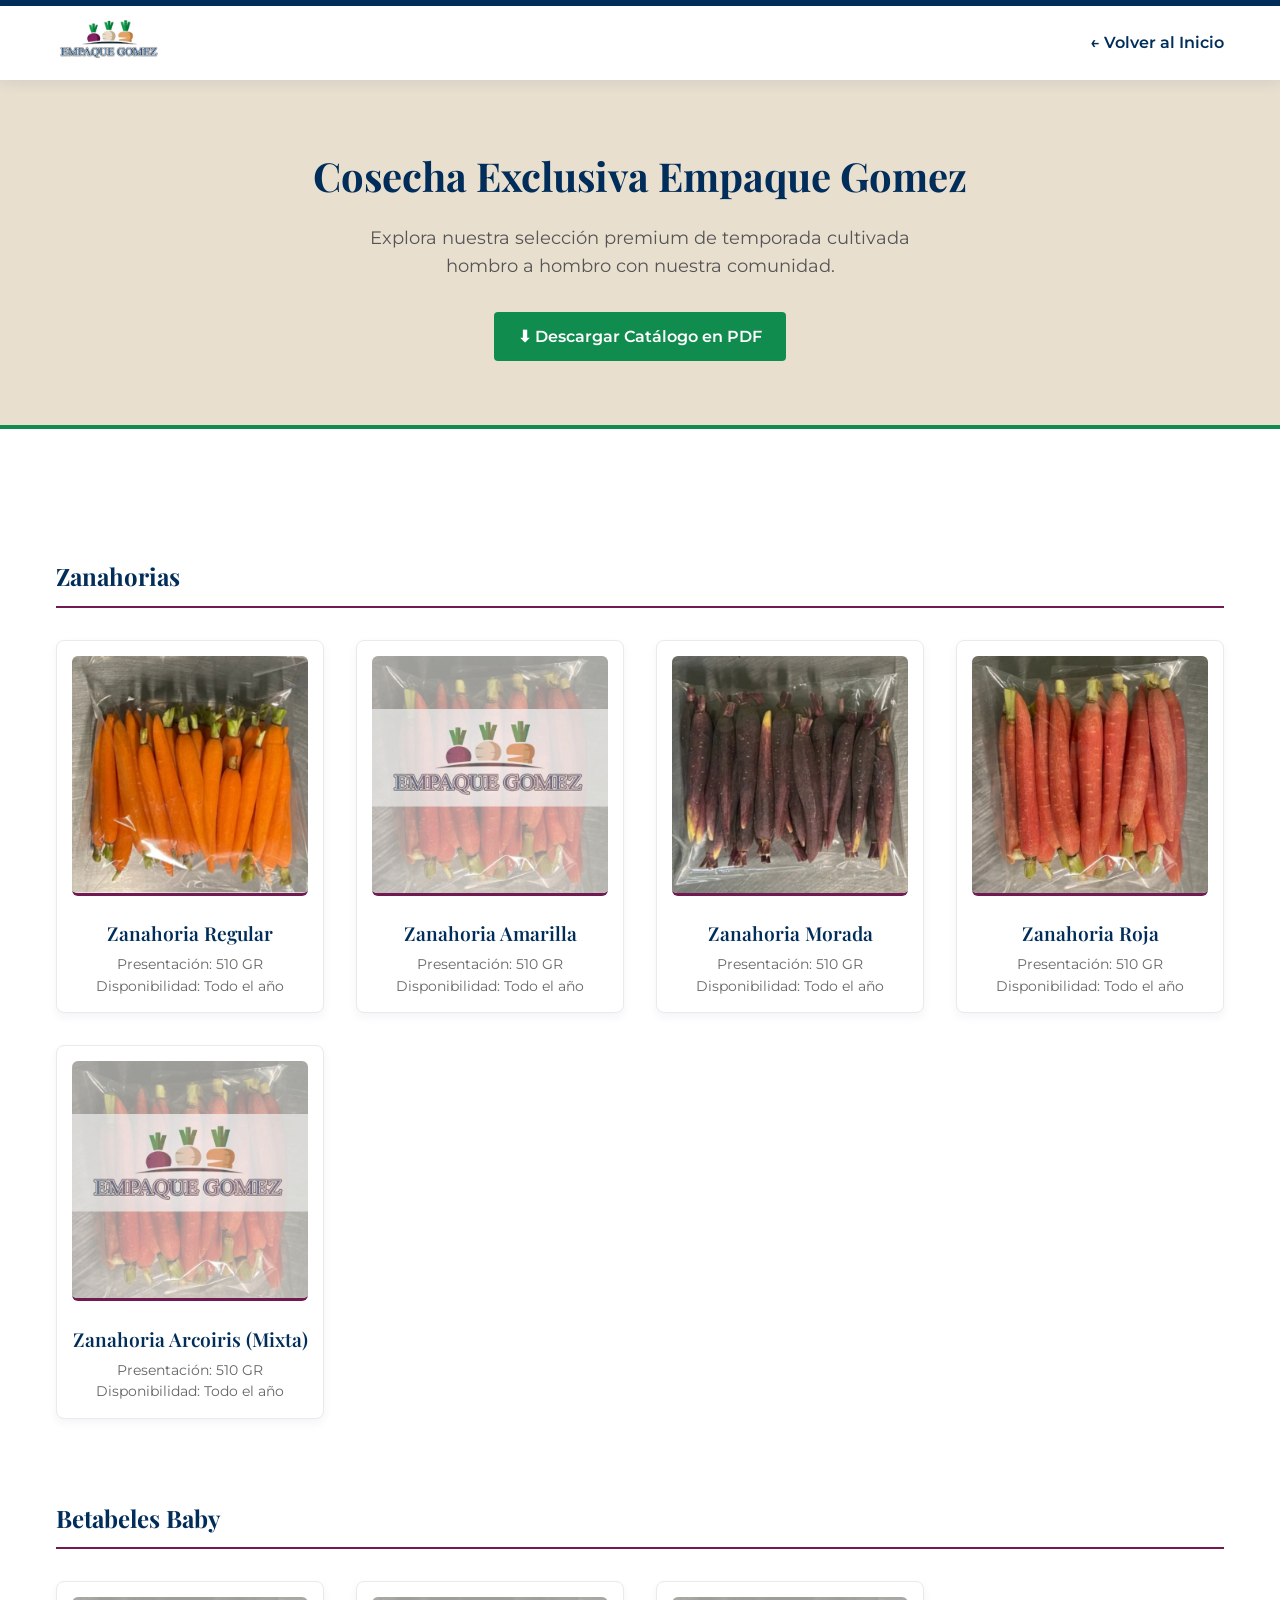
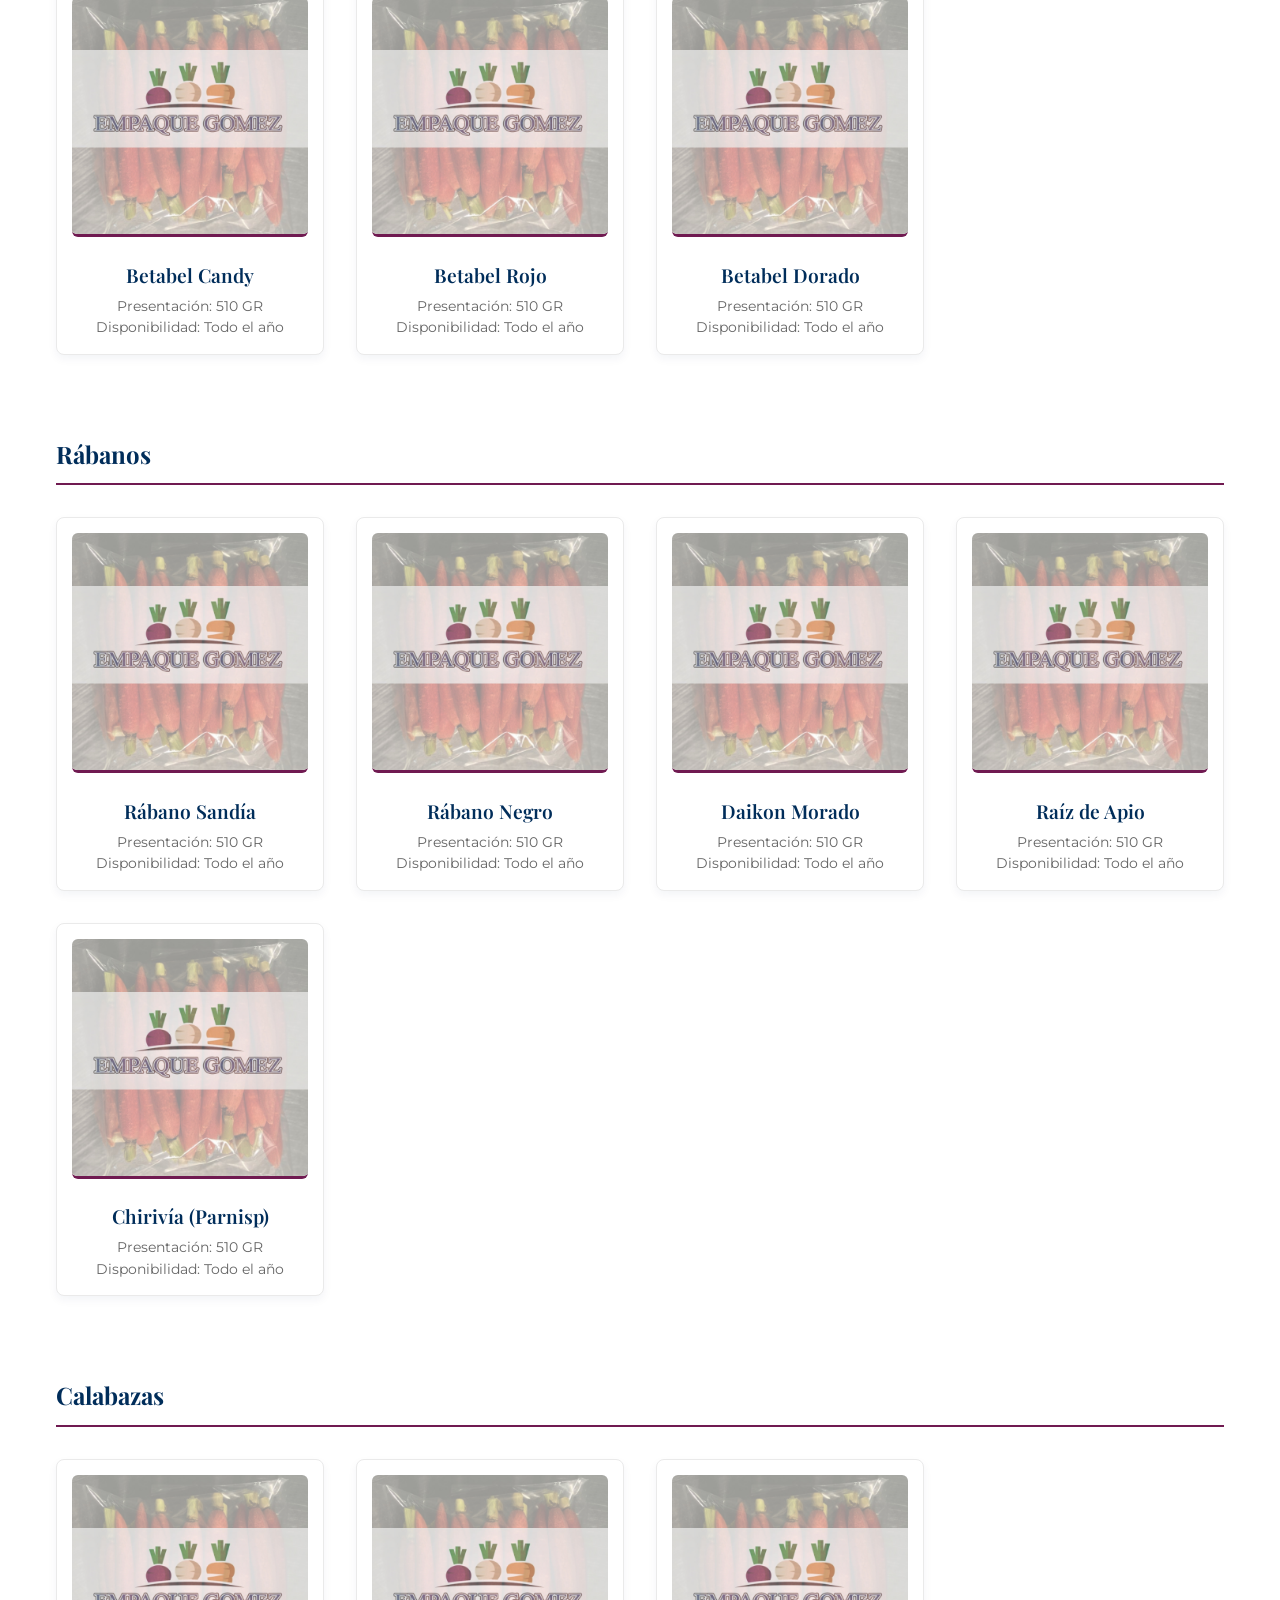
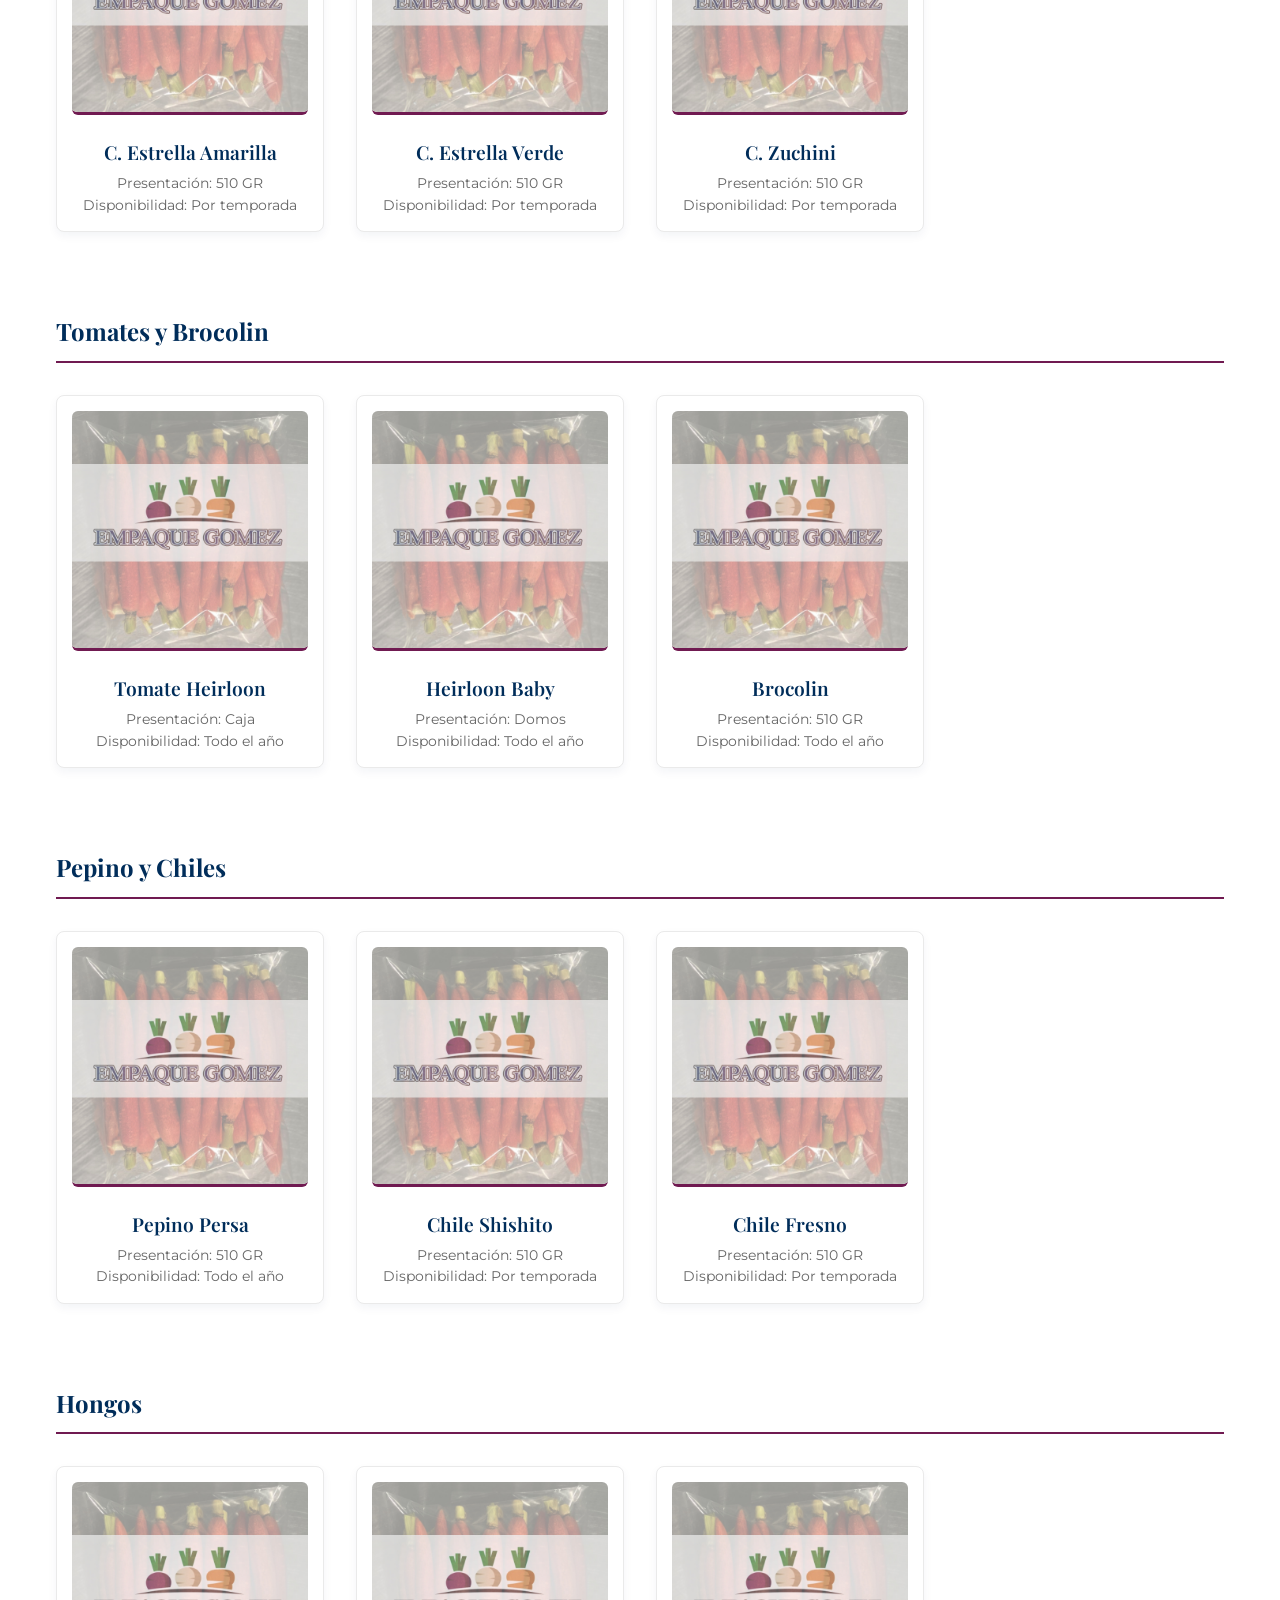
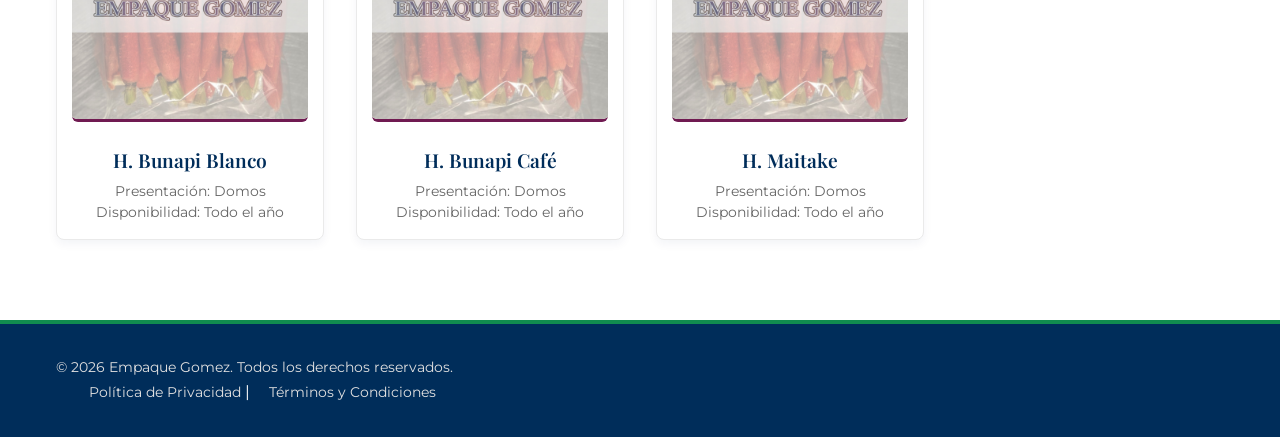
==== catalogo.html @ 9c6ed1c8 "Lanzamiento oficial de la Versión 1.0 de Empaque Gomez C- Catlogo y mejoras visuales." ====
<!DOCTYPE html>
<html lang="es">
<head>
    <meta charset="UTF-8">
    <meta name="viewport" content="width=device-width, initial-scale=1.0">
    <title>Catálogo Premium | Empaque Gomez</title>
    <!-- Fuentes de Google -->
    <link rel="preconnect" href="https://fonts.googleapis.com">
    <link rel="preconnect" href="https://fonts.gstatic.com" crossorigin>
    <link href="https://fonts.googleapis.com/css2?family=Montserrat:wght@300;400;600&family=Playfair+Display:ital,wght@0,600;1,600&display=swap" rel="stylesheet">
    <!-- Archivo CSS Principal -->
    <link rel="stylesheet" href="assets/css/style.css">
    
    <style>
        /* Estilos específicos adaptados a la paleta corporativa */
        .catalog-hero {
            text-align: center;
            padding: var(--spacing-xl) var(--spacing-md);
            background-color: var(--color-bg-light); /* Beige orgánico */
            border-bottom: 4px solid var(--color-action); /* Línea Verde Campo */
        }

        .catalog-hero h1 {
            color: var(--color-primary); /* Azul Marino */
            font-size: 2.5rem;
        }

        .catalog-hero p {
            color: #555;
            font-size: 1.1rem;
            max-width: 600px;
            margin: 0 auto var(--spacing-lg) auto;
        }

        .catalog-container { 
            max-width: var(--max-width); 
            margin: 0 auto; 
            padding: var(--spacing-xl) var(--spacing-md); 
        }

        .category-title { 
            color: var(--color-primary); 
            border-bottom: 2px solid var(--color-accent-1); /* Subrayado Morado Remolacha */
            padding-bottom: 10px; 
            margin-top: var(--spacing-xl); 
        }

        .product-grid { 
            display: grid; 
            grid-template-columns: repeat(auto-fill, minmax(250px, 1fr)); 
            gap: var(--spacing-lg); 
            margin-top: var(--spacing-md); 
        }

        /* Tarjeta de producto adaptada */
        .product-card { 
            background: var(--color-bg-white); 
            border: 1px solid #eaeaea; 
            border-radius: 8px; 
            padding: 15px; 
            text-align: center; 
            box-shadow: 0 4px 10px rgba(0, 45, 90, 0.05);
            transition: transform 0.3s ease, box-shadow 0.3s ease;
        }

        .product-card:hover {
            transform: translateY(-5px);
            box-shadow: 0 10px 20px rgba(0, 45, 90, 0.1);
            border-color: var(--color-action);
        }

        .product-img { 
            width: 100%; 
            height: 180px; 
            object-fit: cover; 
            border-radius: 6px; 
            background-color: #f4f4f4; 
            margin-bottom: 15px; 
        }

        .product-name { 
            font-family: var(--font-heading);
            color: var(--color-primary);
            font-weight: 600; 
            font-size: 1.2rem; 
            margin-bottom: 5px; 
        }

        .product-details { 
            font-family: var(--font-body);
            font-size: 0.9rem; 
            color: #666; 
            line-height: 1.5;
        }
    </style>
</head>
<body>

    <!-- CABECERA CORPORATIVA -->
    <header class="header">
        <div class="container nav-container">
            <div class="logo">
                <a href="index.html">
                    <img src="assets/img/logo-empaque-gomez.png" alt="Logotipo Empaque Gomez" style="height: 50px;">
                </a>
            </div>
            <nav class="main-nav">
                <ul>
                    <li><a href="index.html">← Volver al Inicio</a></li>
                </ul>
            </nav>
        </div>
    </header>

    <!-- ENCABEZADO DEL CATÁLOGO -->
    <section class="catalog-hero">
        <h1>Cosecha Exclusiva Empaque Gomez</h1>
        <p>Explora nuestra selección premium de temporada cultivada hombro a hombro con nuestra comunidad.</p>
        
        <!-- BOTÓN DE DESCARGA PDF -->
        <a href="assets/docs/Catalogo_Empaque_Gomez.pdf" download="Catalogo_Premium_Empaque_Gomez.pdf" class="btn btn-primary">
            ⬇ Descargar Catálogo en PDF
        </a>
    </section>

    <!-- CUADRÍCULA DE PRODUCTOS -->
    <main class="catalog-container">

        <!-- Categoría: Zanahorias -->
        <h2 class="category-title">Zanahorias</h2>
        <div class="product-grid">
            <div class="product-card">
                <img src="assets/img/zanahoria_reg.webp" alt="Zanahoria Regular" class="product-img">
                <div class="product-name">Zanahoria Regular</div>
                <div class="product-details">Presentación: 510 GR<br>Disponibilidad: Todo el año</div>
            </div>
            <div class="product-card">
                <img src="assets/img/placeholder.jpg" alt="Zanahoria Amarilla" class="product-img">
                <div class="product-name">Zanahoria Amarilla</div>
                <div class="product-details">Presentación: 510 GR<br>Disponibilidad: Todo el año</div>
            </div>
            <div class="product-card">
                <img src="assets/img/zanahoria_mod.webp" alt="Zanahoria Morada" class="product-img">
                <div class="product-name">Zanahoria Morada</div>
                <div class="product-details">Presentación: 510 GR<br>Disponibilidad: Todo el año</div>
            </div>
            <div class="product-card">
                <img src="assets/img/zanahoria_red.webp" alt="Zanahoria Roja" class="product-img">
                <div class="product-name">Zanahoria Roja</div>
                <div class="product-details">Presentación: 510 GR<br>Disponibilidad: Todo el año</div>
            </div>
            <div class="product-card">
                <img src="assets/img/placeholder.jpg" alt="Zanahoria Arcoiris" class="product-img">
                <div class="product-name">Zanahoria Arcoiris (Mixta)</div>
                <div class="product-details">Presentación: 510 GR<br>Disponibilidad: Todo el año</div>
            </div>
        </div>

        <!-- Categoría: Betabeles -->
        <h2 class="category-title">Betabeles Baby</h2>
        <div class="product-grid">
            <div class="product-card">
                <img src="assets/img/placeholder.jpg" alt="Betabel Candy" class="product-img">
                <div class="product-name">Betabel Candy</div>
                <div class="product-details">Presentación: 510 GR<br>Disponibilidad: Todo el año</div>
            </div>
            <div class="product-card">
                <img src="assets/img/placeholder.jpg" alt="Betabel Rojo" class="product-img">
                <div class="product-name">Betabel Rojo</div>
                <div class="product-details">Presentación: 510 GR<br>Disponibilidad: Todo el año</div>
            </div>
            <div class="product-card">
                <img src="assets/img/placeholder.jpg" alt="Betabel Dorado" class="product-img">
                <div class="product-name">Betabel Dorado</div>
                <div class="product-details">Presentación: 510 GR<br>Disponibilidad: Todo el año</div>
            </div>
        </div>

        <!-- Categoría: Rábanos -->
        <h2 class="category-title">Rábanos</h2>
        <div class="product-grid">
            <div class="product-card">
                <img src="assets/img/placeholder.jpg" alt="Watermelon" class="product-img">
                <div class="product-name">Rábano Sandía</div>
                <div class="product-details">Presentación: 510 GR<br>Disponibilidad: Todo el año</div>
            </div>
            <div class="product-card">
                <img src="assets/img/placeholder.jpg" alt="Black Radish" class="product-img">
                <div class="product-name">Rábano Negro</div>
                <div class="product-details">Presentación: 510 GR<br>Disponibilidad: Todo el año</div>
            </div>
            <div class="product-card">
                <img src="assets/img/placeholder.jpg" alt="Daikon Morado" class="product-img">
                <div class="product-name">Daikon Morado</div>
                <div class="product-details">Presentación: 510 GR<br>Disponibilidad: Todo el año</div>
            </div>
            <div class="product-card">
                <img src="assets/img/placeholder.jpg" alt="Raíz de Apio" class="product-img">
                <div class="product-name">Raíz de Apio</div>
                <div class="product-details">Presentación: 510 GR<br>Disponibilidad: Todo el año</div>
            </div>
            <div class="product-card">
                <img src="assets/img/placeholder.jpg" alt="Chirivía" class="product-img">
                <div class="product-name">Chirivía (Parnisp)</div>
                <div class="product-details">Presentación: 510 GR<br>Disponibilidad: Todo el año</div>
            </div>
        </div>

        <!-- Categoría: Calabazas -->
        <h2 class="category-title">Calabazas</h2>
        <div class="product-grid">
            <div class="product-card">
                <img src="assets/img/placeholder.jpg" alt="C. Estrella Amarilla" class="product-img">
                <div class="product-name">C. Estrella Amarilla</div>
                <div class="product-details">Presentación: 510 GR<br>Disponibilidad: Por temporada</div>
            </div>
            <div class="product-card">
                <img src="assets/img/placeholder.jpg" alt="C. Estrella Verde" class="product-img">
                <div class="product-name">C. Estrella Verde</div>
                <div class="product-details">Presentación: 510 GR<br>Disponibilidad: Por temporada</div>
            </div>
            <div class="product-card">
                <img src="assets/img/placeholder.jpg" alt="C. Zuchini" class="product-img">
                <div class="product-name">C. Zuchini</div>
                <div class="product-details">Presentación: 510 GR<br>Disponibilidad: Por temporada</div>
            </div>
        </div>

        <!-- Categoría: Tomates y Brocolin -->
        <h2 class="category-title">Tomates y Brocolin</h2>
        <div class="product-grid">
            <div class="product-card">
                <img src="assets/img/placeholder.jpg" alt="Tomate Heirloon" class="product-img">
                <div class="product-name">Tomate Heirloon</div>
                <div class="product-details">Presentación: Caja<br>Disponibilidad: Todo el año</div>
            </div>
            <div class="product-card">
                <img src="assets/img/placeholder.jpg" alt="Heirloon Baby" class="product-img">
                <div class="product-name">Heirloon Baby</div>
                <div class="product-details">Presentación: Domos<br>Disponibilidad: Todo el año</div>
            </div>
            <div class="product-card">
                <img src="assets/img/placeholder.jpg" alt="Brocolin" class="product-img">
                <div class="product-name">Brocolin</div>
                <div class="product-details">Presentación: 510 GR<br>Disponibilidad: Todo el año</div>
            </div>
        </div>

        <!-- Categoría: Pepino y Chiles -->
        <h2 class="category-title">Pepino y Chiles</h2>
        <div class="product-grid">
            <div class="product-card">
                <img src="assets/img/placeholder.jpg" alt="Pepino Persa" class="product-img">
                <div class="product-name">Pepino Persa</div>
                <div class="product-details">Presentación: 510 GR<br>Disponibilidad: Todo el año</div>
            </div>
            <div class="product-card">
                <img src="assets/img/placeholder.jpg" alt="Chile Shishito" class="product-img">
                <div class="product-name">Chile Shishito</div>
                <div class="product-details">Presentación: 510 GR<br>Disponibilidad: Por temporada</div>
            </div>
            <div class="product-card">
                <img src="assets/img/placeholder.jpg" alt="Chile Fresno" class="product-img">
                <div class="product-name">Chile Fresno</div>
                <div class="product-details">Presentación: 510 GR<br>Disponibilidad: Por temporada</div>
            </div>
        </div>

        <!-- Categoría: Hongos -->
        <h2 class="category-title">Hongos</h2>
        <div class="product-grid">
            <div class="product-card">
                <img src="assets/img/placeholder.jpg" alt="H. Bunapi Blanco" class="product-img">
                <div class="product-name">H. Bunapi Blanco</div>
                <div class="product-details">Presentación: Domos<br>Disponibilidad: Todo el año</div>
            </div>
            <div class="product-card">
                <img src="assets/img/placeholder.jpg" alt="H. Bunapi Café" class="product-img">
                <div class="product-name">H. Bunapi Café</div>
                <div class="product-details">Presentación: Domos<br>Disponibilidad: Todo el año</div>
            </div>
            <div class="product-card">
                <img src="assets/img/placeholder.jpg" alt="H. Maitake" class="product-img">
                <div class="product-name">H. Maitake</div>
                <div class="product-details">Presentación: Domos<br>Disponibilidad: Todo el año</div>
            </div>
        </div>

    </main>

    <!-- PIE DE PÁGINA CORPORATIVO -->
    <footer class="footer">
        <div class="container footer-content">
            <div class="footer-legal">
                <p>&copy; 2026 Empaque Gomez. Todos los derechos reservados.</p>
                <div class="legal-links">
                    <a href="privacidad.html">Política de Privacidad</a> | 
                    <a href="terminos.html">Términos y Condiciones</a>
                </div>
            </div>
        </div>
    </footer>

</body>
</html>
---- assets/css/style.css ----
/* =========================================
   VARIABLES GLOBALES (Diseño del Logo)
   ========================================= */
:root {
    /* Paleta de Colores */
    --color-primary: #002D5A;    /* Azul Marino - Textos principales, Footer, Títulos */
    --color-action: #118C4F;     /* Verde Campo - Botones de CTA, Enlaces destacados */
    --color-accent-1: #701A51;   /* Morado Remolacha - Detalles elegantes, divisores */
    --color-accent-2: #D98736;   /* Naranja Zanahoria - Iconos, Alertas, Detalles */
    --color-bg-light: #E8DFCF;   /* Beige Nabo - Fondos de secciones alternas */
    --color-bg-white: #FFFFFF;   /* Blanco para fondos limpios */
    
    /* Tipografía */
    --font-heading: 'Playfair Display', serif; /* Elegancia para títulos */
    --font-body: 'Montserrat', sans-serif;     /* Limpieza para textos largos */
    
    /* Espaciado y Estructura */
    --spacing-sm: 8px;
    --spacing-md: 16px;
    --spacing-lg: 32px;
    --spacing-xl: 64px;
    --max-width: 1200px;
}

/* =========================================
   RESET BÁSICO
   ========================================= */
* {
    margin: 0;
    padding: 0;
    box-sizing: border-box;
}

html {
    scroll-behavior: smooth; /* Navegación suave entre secciones */
}

body {
    font-family: var(--font-body);
    background-color: var(--color-bg-white);
    color: var(--color-primary);
    line-height: 1.6;
}

/* =========================================
   ESTILOS GENERALES Y UTILIDADES
   ========================================= */
h1, h2, h3, h4, h5, h6 {
    font-family: var(--font-heading);
    color: var(--color-primary);
    margin-bottom: var(--spacing-md);
}

.container {
    max-width: var(--max-width);
    margin: 0 auto;
    padding: 0 var(--spacing-md);
}

/* =========================================
   BOTONES (CTAs)
   ========================================= */
.btn {
    display: inline-block;
    padding: 12px 24px;
    font-weight: 600;
    text-decoration: none;
    border-radius: 4px;
    transition: background-color 0.3s ease, transform 0.2s ease;
}

.btn-primary {
    background-color: var(--color-action);
    color: var(--color-bg-white);
}

.btn-primary:hover {
    background-color: #0e7341; /* Un verde un poco más oscuro */
    transform: translateY(-2px);
}

.btn-secondary {
    background-color: transparent;
    color: var(--color-bg-white);
    border: 2px solid var(--color-bg-white);
}

.btn-secondary:hover {
    background-color: var(--color-bg-white);
    color: var(--color-primary);
}

/* =========================================
   ESTILOS ESPECÍFICOS DE SECCIÓN (Borrador)
   ========================================= */
.header {
    background-color: var(--color-bg-white);
    box-shadow: 0 2px 10px rgba(0,0,0,0.1);
    position: sticky;
    top: 0;
    z-index: 100;
}

.nav-container {
    display: flex;
    justify-content: space-between;
    align-items: center;
    padding: var(--spacing-sm) var(--spacing-md);
}
/* =========================================
   CABECERA (HEADER) Y NAVEGACIÓN
   ========================================= */
.header {
    background-color: var(--color-bg-white);
    /* Sombra sutil con el azul corporativo para dar profundidad sin ser invasiva */
    box-shadow: 0 4px 12px rgba(0, 45, 90, 0.08); 
    position: sticky;
    top: 0;
    z-index: 100;
}

.main-nav ul {
    list-style: none;
    display: flex;
    gap: var(--spacing-lg);
}

.main-nav a {
    text-decoration: none;
    color: var(--color-primary);
    font-weight: 600;
    transition: color 0.3s ease; /* Transición suave, sin animaciones bruscas */
}

.main-nav a:hover {
    color: var(--color-action); /* Verde campo al pasar el mouse */
}

/* =========================================
   HERO SECTION (Actualizado con Video)
   ========================================= */
.hero {
    position: relative;
    min-height: 75vh;
    display: flex;
    align-items: center;
    text-align: center;
    padding: var(--spacing-xl) var(--spacing-md);
    overflow: hidden; /* Evita que el video se desborde */
}

.hero-video {
    position: absolute;
    top: 0;
    left: 0;
    width: 100%;
    height: 100%;
    object-fit: cover; /* Asegura que el video llene el espacio sin deformarse */
    z-index: 0;
}

.hero-overlay {
    position: absolute;
    top: 0;
    left: 0;
    width: 100%;
    height: 100%;
    /* Gradiente Azul Marino corporativo para asegurar legibilidad */
    background: linear-gradient(rgba(0, 45, 90, 0.65), rgba(0, 45, 90, 0.8));
    z-index: 1;
}

.hero-content {
    position: relative;
    z-index: 2; /* Sube el contenido por encima del video y del overlay */
    max-width: 800px;
    margin: 0 auto;
}

.hero h1 {
    color: var(--color-bg-white);
    font-size: 3.5rem;
    margin-bottom: var(--spacing-md);
    text-shadow: 2px 2px 8px rgba(0,0,0,0.4);
}

.hero p {
    color: var(--color-bg-white);
    font-size: 1.25rem;
    margin-bottom: var(--spacing-lg);
    font-weight: 300;
}

/* =========================================
   SECCIONES GENERALES Y SOBRE NOSOTROS
   ========================================= */
section {
    padding: var(--spacing-xl) 0; /* Da respiro y elegancia a la estructura */
}

.about {
    background-color: var(--color-bg-light); /* Usamos el beige orgánico para contrastar con el blanco */
    text-align: center;
}

.about h2 {
    font-size: 2.5rem;
    color: var(--color-primary);
    margin-bottom: var(--spacing-lg);
}

.about p {
    max-width: 800px;
    margin: 0 auto;
    font-size: 1.1rem;
    color: #333;
}

/* =========================================
   CATÁLOGO DE PRODUCTOS (Grid y Cards)
   ========================================= */
.products {
    background-color: var(--color-bg-white);
    text-align: center;
}

.section-subtitle {
    margin-bottom: var(--spacing-lg);
    color: #666;
    font-size: 1.1rem;
}

/* Cuadrícula responsiva automática */
.product-grid {
    display: grid;
    grid-template-columns: repeat(auto-fit, minmax(300px, 1fr));
    gap: var(--spacing-lg);
    padding: var(--spacing-md) 0;
}

/* Tarjeta de producto */
.product-card {
    background-color: var(--color-bg-white);
    border-radius: 8px;
    box-shadow: 0 4px 15px rgba(0, 45, 90, 0.06); /* Sombra muy sutil */
    border: 1px solid #f0f0f0;
    overflow: hidden; /* Mantiene la imagen dentro de los bordes redondeados */
    text-align: left;
    transition: transform 0.3s ease, box-shadow 0.3s ease;
}

/* Efecto hover suave al pasar el ratón */
.product-card:hover {
    transform: translateY(-8px);
    box-shadow: 0 12px 25px rgba(0, 45, 90, 0.12);
}

.product-card img {
    width: 100%;
    height: 240px;
    object-fit: cover; /* Asegura que las fotos no se deformen */
    border-bottom: 3px solid var(--color-accent-1); /* Un toque sutil del morado remolacha */
}

.product-info {
    padding: var(--spacing-lg) var(--spacing-md);
}

.product-info h3 {
    font-size: 1.4rem;
    margin-bottom: var(--spacing-md);
    min-height: 55px; /* Alinea los títulos si uno es más largo que otro */
}

.tech-specs {
    font-size: 0.95rem;
    color: #444;
    margin-bottom: var(--spacing-lg);
}

.tech-specs p {
    margin-bottom: 6px;
    border-bottom: 1px dashed #e0e0e0;
    padding-bottom: 4px;
}

/* Botón secundario para tarjetas */
.btn-outline {
    display: block;
    text-align: center;
    background-color: transparent;
    color: var(--color-action); /* Verde campo */
    border: 2px solid var(--color-action);
    padding: 12px;
    border-radius: 4px;
    text-decoration: none;
    font-weight: 600;
    transition: all 0.3s ease;
}

.btn-outline:hover {
    background-color: var(--color-action);
    color: var(--color-bg-white);
}

/* =========================================
   SECCIÓN DE CONTACTO Y FORMULARIO
   ========================================= */
.contact {
    background-color: var(--color-bg-light); /* Fondo beige suave para contrastar */
    border-top: 1px solid #dcd3c3;
}

.contact-wrapper {
    display: grid;
    grid-template-columns: 1fr 1fr;
    gap: var(--spacing-xl);
    align-items: center;
}

.contact-info h2 {
    font-size: 2.5rem;
    margin-bottom: var(--spacing-md);
}

.contact-info p {
    font-size: 1.1rem;
    color: #444;
    margin-bottom: var(--spacing-lg);
}

.info-details {
    margin-bottom: var(--spacing-lg);
}

.info-details p {
    font-size: 1rem;
    color: var(--color-primary);
    margin-bottom: var(--spacing-sm);
}

/* Botón especial para WhatsApp */
.btn-whatsapp {
    background-color: #25D366;
    color: var(--color-bg-white);
}

.btn-whatsapp:hover {
    background-color: #128C7E;
    transform: translateY(-2px);
    box-shadow: 0 4px 10px rgba(37, 211, 102, 0.3);
}

/* Contenedor del Formulario (Tarjeta Blanca) */
.contact-form-container {
    background-color: var(--color-bg-white);
    padding: var(--spacing-lg);
    border-radius: 8px;
    box-shadow: 0 10px 30px rgba(0, 45, 90, 0.08); /* Sombra elegante */
}

.contact-form .form-group {
    margin-bottom: var(--spacing-md);
}

.contact-form .form-row {
    display: grid;
    grid-template-columns: 1fr 1fr;
    gap: var(--spacing-md);
}

.contact-form label {
    display: block;
    margin-bottom: 6px;
    font-weight: 600;
    font-size: 0.9rem;
    color: var(--color-primary);
}

/* Estilos de los campos de entrada */
.contact-form input,
.contact-form textarea {
    width: 100%;
    padding: 12px;
    border: 1px solid #ccc;
    border-radius: 4px;
    font-family: var(--font-body);
    font-size: 1rem;
    background-color: #fcfcfc;
    transition: all 0.3s ease;
}

/* Efecto al hacer clic/escribir en un campo */
.contact-form input:focus,
.contact-form textarea:focus {
    outline: none;
    border-color: var(--color-action); /* Verde corporativo */
    background-color: var(--color-bg-white);
    box-shadow: 0 0 0 3px rgba(17, 140, 79, 0.15);
}

/* Botón de ancho completo para el formulario */
.btn-block {
    width: 100%;
    margin-top: var(--spacing-sm);
    font-size: 1.1rem;
}

/* =========================================
   MEDIA QUERIES (DISEÑO RESPONSIVO)
   ========================================= */
/* Ajustes para Tablets y Teléfonos */
@media (max-width: 850px) {
    .contact-wrapper {
        grid-template-columns: 1fr; /* Apila las dos columnas */
        gap: var(--spacing-lg);
    }
    
    .contact-info {
        text-align: center;
    }
    
    .hero h1 {
        font-size: 2.5rem;
    }
}

@media (max-width: 500px) {
    .contact-form .form-row {
        grid-template-columns: 1fr; /* Apila los campos de correo y teléfono */
    }
    
    .nav-container {
        flex-direction: column;
        gap: var(--spacing-sm);
    }
}

/* =========================================
   INYECCIÓN DE COLOR Y DETALLES GOURMET
   ========================================= */

/* 1. Barra superior multicolor usando los 3 colores del logo */
body {
    border-top: 6px solid var(--color-primary);
    background-image: linear-gradient(to right, var(--color-accent-1) 33%, var(--color-bg-light) 33%, var(--color-bg-light) 66%, var(--color-accent-2) 66%);
    background-size: 100% 6px;
    background-repeat: no-repeat;
    background-position: top;
}

/* 2. Subrayado elegante para los Títulos de las Secciones */
section h2 {
    position: relative;
    display: inline-block;
    padding-bottom: 10px;
}

section h2::after {
    content: '';
    position: absolute;
    left: 50%;
    bottom: 0;
    transform: translateX(-50%);
    width: 60px;
    height: 3px;
    background-color: var(--color-action); /* Verde campo */
    border-radius: 2px;
}

/* Alineación especial para el título de contacto que está a la izquierda */
.contact-info h2::after {
    left: 0;
    transform: none;
}

/* 3. Estilos para las Etiquetas (Badges) de los productos */
.badge {
    display: inline-block;
    padding: 4px 10px;
    border-radius: 20px;
    font-size: 0.75rem;
    font-weight: 700;
    text-transform: uppercase;
    letter-spacing: 0.5px;
    margin-bottom: 12px;
    color: var(--color-bg-white);
}

/* Aplicando los colores del logo a las etiquetas */
.badge-orange { background-color: var(--color-accent-2); } /* Naranja Zanahoria */
.badge-purple { background-color: var(--color-accent-1); } /* Morado Remolacha */
.badge-green { background-color: var(--color-action); }    /* Verde Campo */

/* 4. Toque de color al pasar el mouse por las tarjetas */
.product-card:hover {
    border-color: var(--color-action);
    box-shadow: 0 12px 25px rgba(17, 140, 79, 0.15); /* La sombra cambia sutilmente a verde */
}

/* Botones de tarjeta llenos de color al hacer hover */
.btn-outline:hover {
    background-color: var(--color-action);
    color: var(--color-bg-white);
    border-color: var(--color-action);
}

/* =========================================
   PIE DE PÁGINA (FOOTER) A TODO COLOR
   ========================================= */
.footer {
    background-color: var(--color-primary); /* Azul Marino Corporativo */
    color: var(--color-bg-white);
    padding: var(--spacing-lg) 0;
    text-align: center;
    border-top: 4px solid var(--color-action); /* Línea verde de contraste */
}

.footer p {
    color: #e0e0e0;
    font-size: 0.9rem;
}

/* =========================================
   PRUEBA SOCIAL (CLIENTES Y TESTIMONIOS)
   ========================================= */
.trust {
    background-color: var(--color-bg-white);
    text-align: center;
    border-top: 1px solid #f0f0f0;
}

/* Cuadrícula de Logos de Clientes */
.clients-logos {
    display: flex;
    flex-wrap: wrap;
    justify-content: center;
    align-items: center;
    gap: var(--spacing-xl);
    margin-top: var(--spacing-lg);
    margin-bottom: var(--spacing-xl);
}

/* Efecto elegante para los logos (escala de grises que se ilumina al pasar el ratón) */
.logo-placeholder {
    font-family: var(--font-heading);
    font-size: 1.3rem;
    color: #999;
    font-weight: 700;
    text-transform: uppercase;
    letter-spacing: 1px;
    filter: grayscale(100%);
    transition: all 0.3s ease;
    cursor: default;
}

.logo-placeholder:hover {
    color: var(--color-primary); /* Azul marino */
    transform: scale(1.05);
}

/* Cuadrícula de Testimonios */
.testimonials-grid {
    display: grid;
    grid-template-columns: repeat(auto-fit, minmax(300px, 1fr));
    gap: var(--spacing-lg);
    text-align: left;
}

/* Tarjetas de Testimonios */
.testimonial-card {
    background-color: var(--color-bg-light); /* Beige orgánico */
    padding: var(--spacing-lg);
    border-radius: 8px;
    border-left: 5px solid var(--color-accent-1); /* Acento Morado Remolacha */
    box-shadow: 0 4px 10px rgba(0, 45, 90, 0.04);
    position: relative;
    overflow: hidden;
}

/* Comilla decorativa de fondo usando CSS puro */
.testimonial-card::before {
    content: '"';
    position: absolute;
    top: -10px;
    right: 15px;
    font-family: var(--font-heading);
    font-size: 8rem;
    color: rgba(112, 26, 81, 0.05); /* Morado muy transparente */
    line-height: 1;
    z-index: 0;
}

.stars {
    font-size: 1.1rem;
    margin-bottom: var(--spacing-sm);
    letter-spacing: 2px;
    position: relative;
    z-index: 1;
}

.testimonial-card p {
    font-style: italic;
    color: #444;
    margin-bottom: var(--spacing-md);
    position: relative;
    z-index: 1;
    font-size: 1.05rem;
}

.client-info {
    display: flex;
    flex-direction: column;
    position: relative;
    z-index: 1;
}

.client-info strong {
    color: var(--color-primary);
    font-size: 1.1rem;
}

.client-info span {
    font-size: 0.85rem;
    color: #666;
    font-weight: 600;
}
/* =========================================
   SOBRE NOSOTROS (Valores y Certificaciones)
   ========================================= */
.values-grid {
    display: grid;
    grid-template-columns: repeat(auto-fit, minmax(250px, 1fr));
    gap: var(--spacing-lg);
    margin-top: var(--spacing-xl);
    margin-bottom: var(--spacing-xl);
}

/* Tarjetas de Valores */
.value-item {
    background-color: var(--color-bg-white);
    padding: var(--spacing-lg);
    border-radius: 8px;
    box-shadow: 0 4px 15px rgba(0, 45, 90, 0.05);
    transition: transform 0.3s ease;
}

.value-item:hover {
    transform: translateY(-5px);
}

/* Videos en lugar de iconos */
.value-video {
    width: 120px;
    height: 120px;
    object-fit: cover; /* Asegura que el video llene el círculo sin deformarse */
    border-radius: 50%; /* Convierte el video en un círculo perfecto */
    border: 4px solid var(--color-bg-light); /* Borde claro para resaltar */
    box-shadow: 0 4px 10px rgba(0, 45, 90, 0.1);
    margin: 0 auto var(--spacing-md) auto; /* Lo centra horizontalmente */
    display: block;
    transition: transform 0.3s ease, border-color 0.3s ease;
}

/* Efecto al pasar el ratón por la tarjeta */
.value-item:hover .value-video {
    transform: scale(1.05);
    border-color: var(--color-action); /* El borde se pinta de verde campo */
}

.value-item h3 {
    font-size: 1.25rem;
    color: var(--color-primary);
    margin-bottom: var(--spacing-sm);
}

.value-item p {
    font-size: 0.95rem;
    color: #555;
    line-height: 1.5;
}

/* Sección interna de Certificaciones */
.certifications {
    border-top: 1px solid #dcd3c3; /* Línea divisoria suave */
    padding-top: var(--spacing-lg);
}

.certifications h3 {
    font-size: 1.1rem;
    color: #666;
    margin-bottom: var(--spacing-md);
    text-transform: uppercase;
    letter-spacing: 1px;
}

.cert-logos {
    display: flex;
    flex-wrap: wrap;
    justify-content: center;
    gap: var(--spacing-md);
}

/* Diseño de las insignias */
.cert-badge {
    background-color: transparent;
    border: 2px solid var(--color-primary); /* Azul Marino */
    color: var(--color-primary);
    padding: 8px 16px;
    border-radius: 4px;
    font-weight: 600;
    font-size: 0.9rem;
    display: flex;
    align-items: center;
    gap: 8px;
}

/* Agregando una palomita verde de verificación mediante CSS */
.cert-badge::before {
    content: '✓';
    color: var(--color-action); /* Verde Campo */
    font-weight: bold;
    font-size: 1.1rem;
}
/* =========================================
   ENLACE DE UBICACIÓN (Google Maps)
   ========================================= */
.map-link {
    color: var(--color-primary); /* Azul Marino */
    text-decoration: none;
    border-bottom: 1px dashed var(--color-action); /* Subrayado verde punteado sutil */
    transition: color 0.3s ease, border-color 0.3s ease;
}

.map-link:hover {
    color: var(--color-action); /* Cambia a verde al pasar el ratón */
    border-bottom: 1px solid var(--color-action); /* Subrayado sólido */
}

/* =========================================
   ESTILOS DE MODALES Y VIDEOS CLICKABLES
   ========================================= */

/* Indicador de "Click" en la tarjeta */
.value-item {
    cursor: pointer;
}

.video-trigger {
    position: relative;
    display: inline-block;
}

.click-hint {
    position: absolute;
    bottom: 5px;
    left: 50%;
    transform: translateX(-50%);
    background-color: var(--color-action);
    color: white;
    font-size: 0.75rem;
    font-weight: bold;
    padding: 2px 10px;
    border-radius: 12px;
    opacity: 0; /* Oculto por defecto */
    transition: opacity 0.3s ease;
    box-shadow: 0 2px 5px rgba(0,0,0,0.2);
}

.value-item:hover .click-hint {
    opacity: 1; /* Aparece al pasar el ratón */
}

/* El fondo oscuro que cubre toda la pantalla */
.modal {
    display: none; /* Oculto por defecto, JavaScript lo mostrará */
    position: fixed;
    z-index: 999;
    left: 0;
    top: 0;
    width: 100%;
    height: 100%;
    background-color: rgba(0, 45, 90, 0.9); /* Azul marino muy oscuro y transparente */
    backdrop-filter: blur(5px); /* Efecto cristal elegante */
    overflow-y: auto;
}

/* La caja blanca del contenido */
.modal-content {
    background-color: var(--color-bg-white);
    margin: 5% auto; /* Centrado con espacio arriba */
    padding: var(--spacing-sm);
    border-radius: 8px;
    width: 90%;
    max-width: 700px;
    position: relative;
    animation: modalAparecer 0.4s ease-out;
}

@keyframes modalAparecer {
    from { opacity: 0; transform: translateY(-30px); }
    to { opacity: 1; transform: translateY(0); }
}

/* El botón de cerrar (la tachuela) */
.close-btn {
    position: absolute;
    right: 15px;
    top: 5px;
    color: #999;
    font-size: 35px;
    font-weight: bold;
    cursor: pointer;
    z-index: 10;
    transition: color 0.2s ease;
}

.close-btn:hover {
    color: var(--color-accent-2); /* Naranja al hacer hover */
}

/* El video extendido dentro del modal */
.modal-video {
    width: 100%;
    border-radius: 6px 6px 0 0;
    max-height: 400px;
    object-fit: cover;
    background-color: #000;
}

.modal-text {
    padding: var(--spacing-lg);
    text-align: left;
}

.modal-text h3 {
    color: var(--color-action);
    margin-bottom: var(--spacing-sm);
}

.modal-text p {
    color: #444;
    font-size: 1.05rem;
}

/* =========================================
   ESTILOS FINALES: FOOTER Y MENÚ MÓVIL
   ========================================= */
.footer-content {
    display: flex;
    justify-content: space-between;
    align-items: center;
    flex-wrap: wrap;
    gap: var(--spacing-md);
}

.legal-links a, .footer-social a {
    color: #e0e0e0;
    text-decoration: none;
    margin-left: 15px;
    font-size: 0.9rem;
    transition: color 0.3s ease;
}

.legal-links a:hover, .footer-social a:hover {
    color: var(--color-action); /* Se iluminan en verde al pasar el ratón */
}

/* Ocultar el botón hamburguesa en computadoras */
.menu-toggle {
    display: none;
    flex-direction: column;
    cursor: pointer;
    gap: 5px;
}

.menu-toggle .bar {
    width: 25px;
    height: 3px;
    background-color: var(--color-primary);
    transition: all 0.3s ease;
}

@media (max-width: 850px) {
    .menu-toggle {
        display: flex; /* Mostrar en celulares */
    }
    
    .main-nav {
        display: none; /* Ocultar menú normal por defecto en móviles */
        width: 100%;
        text-align: center;
        padding-top: var(--spacing-md);
    }
    
    .main-nav.active {
        display: block; /* La clase que agregará JavaScript */
    }
    
    .main-nav ul {
        flex-direction: column;
        gap: var(--spacing-md);
    }
    
    .nav-container {
        flex-wrap: wrap;
    }
    
    .footer-content {
        flex-direction: column;
        text-align: center;
    }
}
/* Continuaremos expandiendo las secciones (Hero, Productos, etc.) en el siguiente paso */
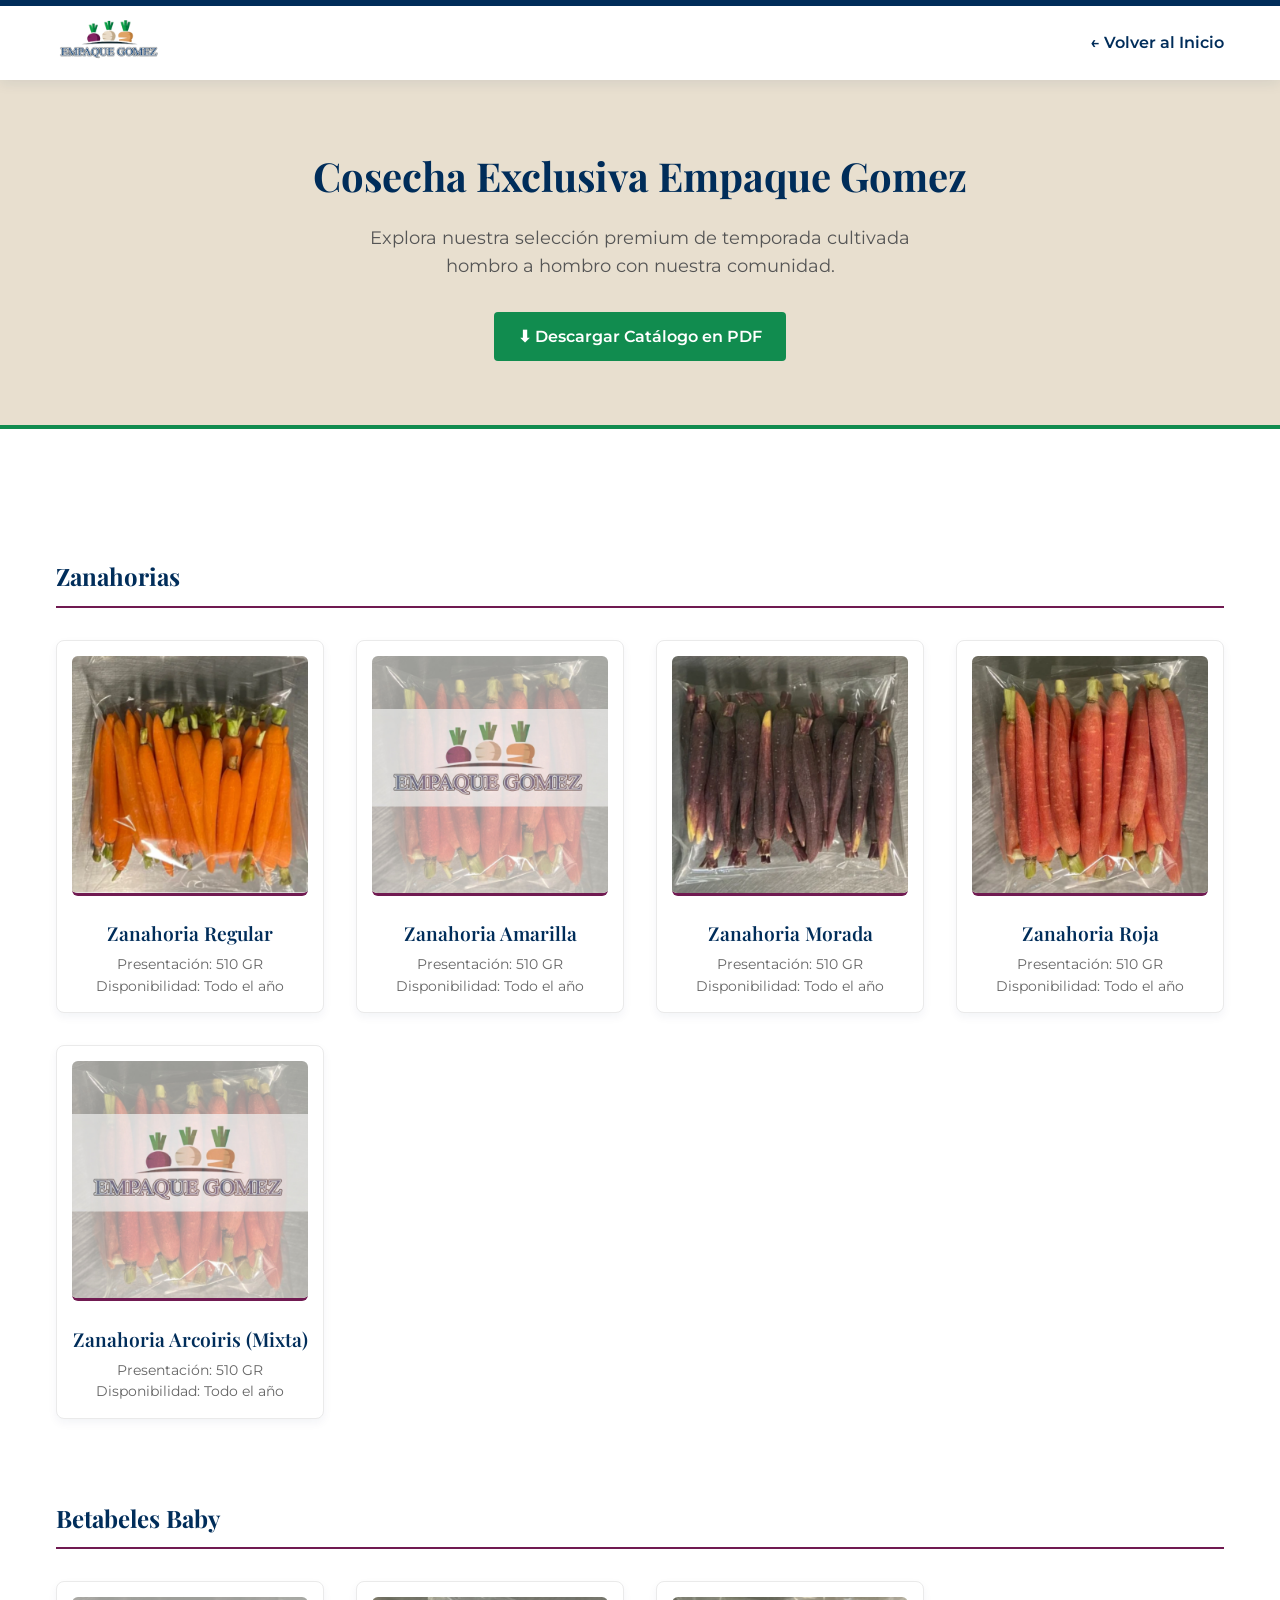
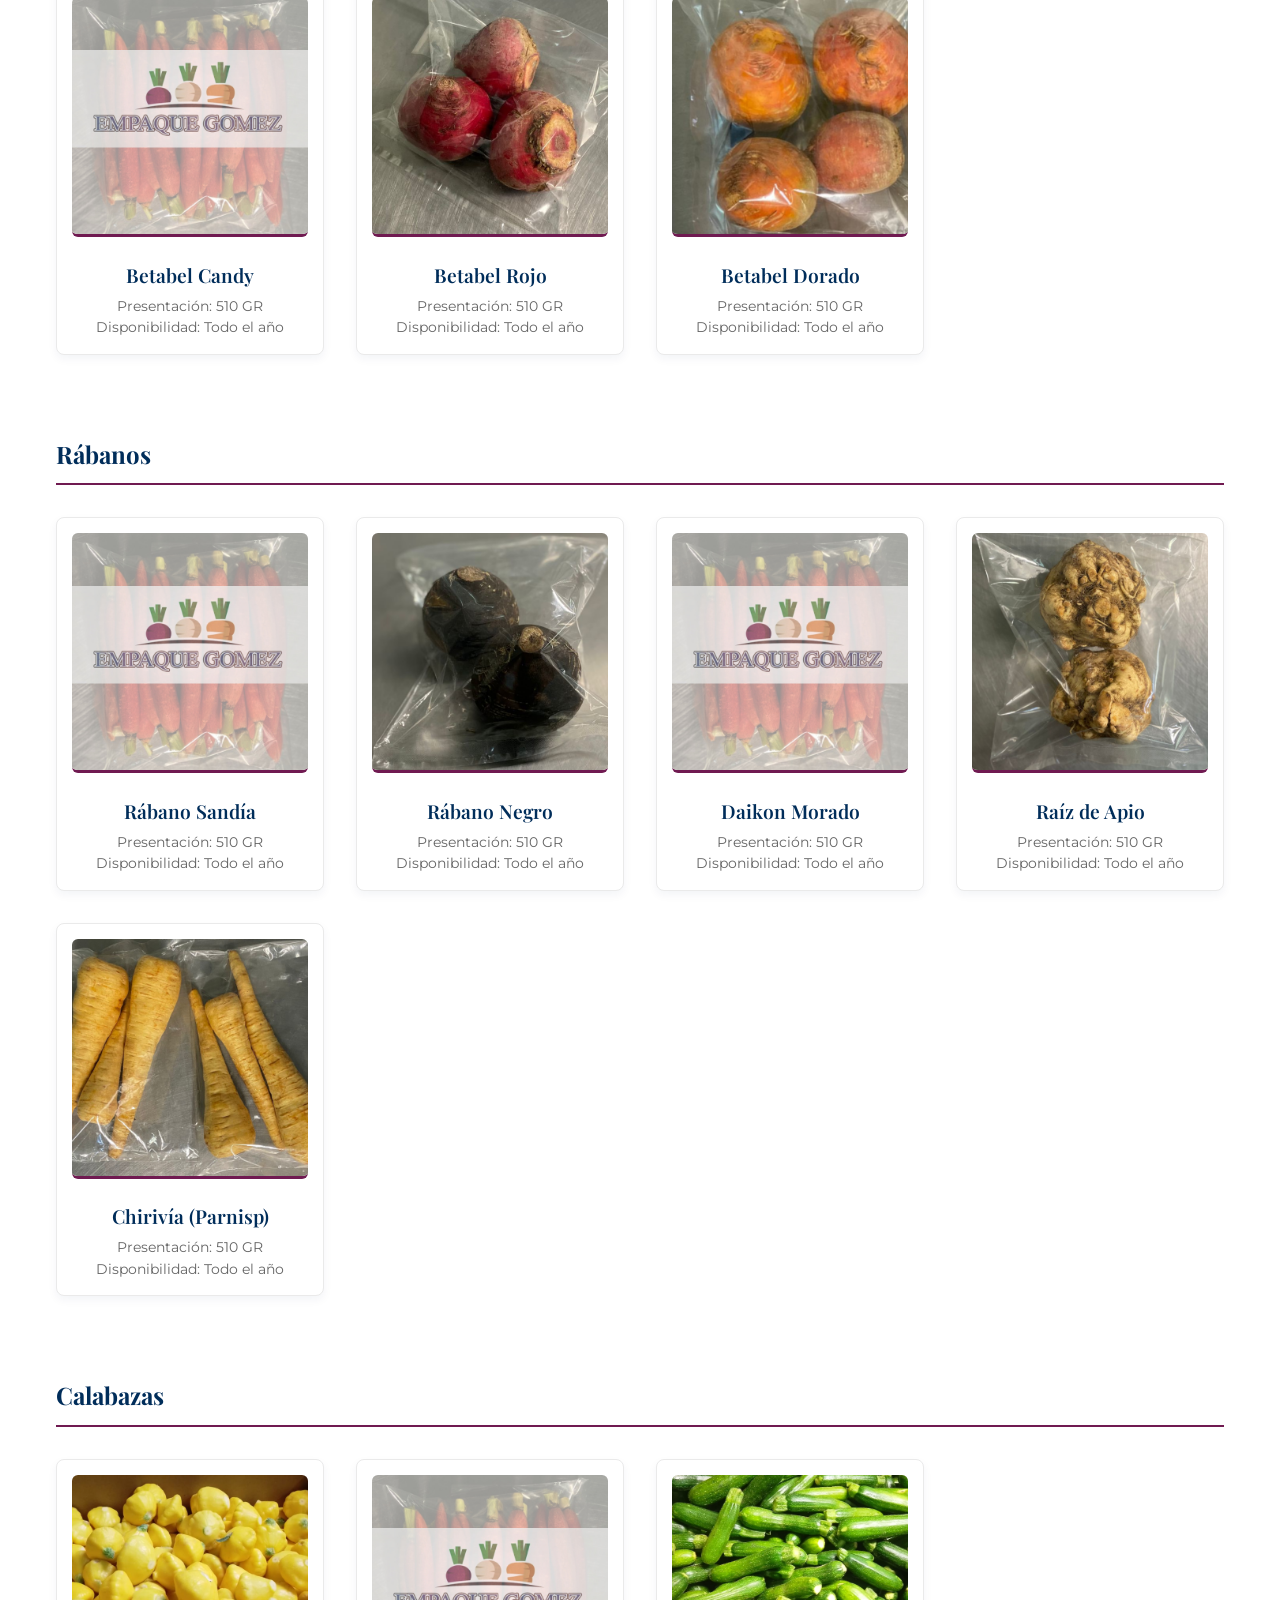
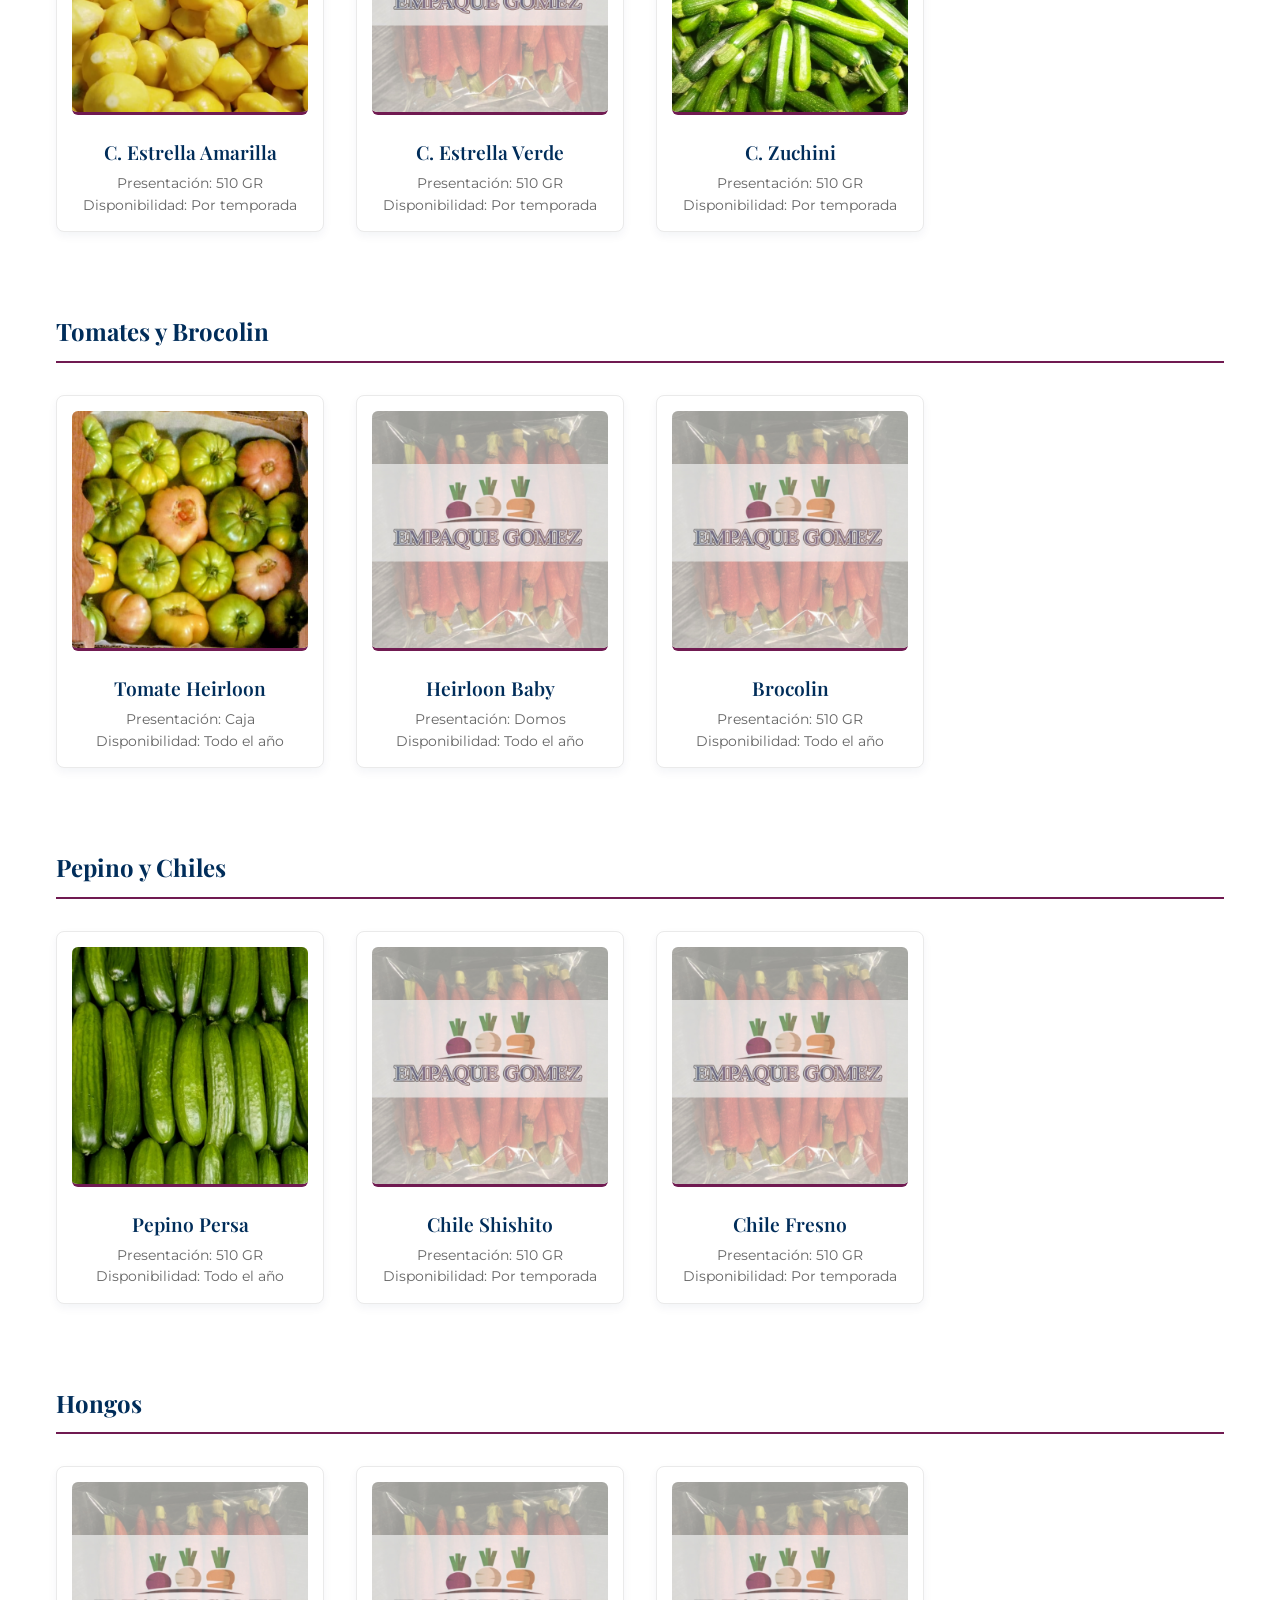
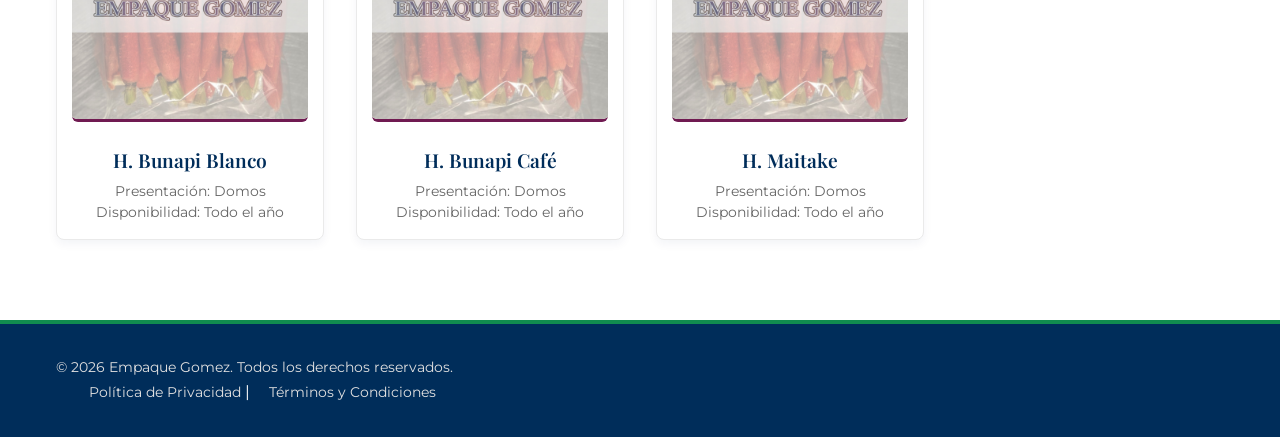
==== commit 1a45aca5: "Actualizacion Catalogo" ====
--- a/catalogo.html
+++ b/catalogo.html
@@ -165,12 +165,12 @@
                 <div class="product-details">Presentación: 510 GR<br>Disponibilidad: Todo el año</div>
             </div>
             <div class="product-card">
-                <img src="assets/img/placeholder.jpg" alt="Betabel Rojo" class="product-img">
+                <img src="assets/img/BetabelR.png" alt="Betabel Rojo" class="product-img">
                 <div class="product-name">Betabel Rojo</div>
                 <div class="product-details">Presentación: 510 GR<br>Disponibilidad: Todo el año</div>
             </div>
             <div class="product-card">
-                <img src="assets/img/placeholder.jpg" alt="Betabel Dorado" class="product-img">
+                <img src="assets/img/BetabelDorado.png" alt="Betabel Dorado" class="product-img">
                 <div class="product-name">Betabel Dorado</div>
                 <div class="product-details">Presentación: 510 GR<br>Disponibilidad: Todo el año</div>
             </div>
@@ -185,7 +185,7 @@
                 <div class="product-details">Presentación: 510 GR<br>Disponibilidad: Todo el año</div>
             </div>
             <div class="product-card">
-                <img src="assets/img/placeholder.jpg" alt="Black Radish" class="product-img">
+                <img src="assets/img/RabanoNeg.png" alt="Black Radish" class="product-img">
                 <div class="product-name">Rábano Negro</div>
                 <div class="product-details">Presentación: 510 GR<br>Disponibilidad: Todo el año</div>
             </div>
@@ -195,12 +195,12 @@
                 <div class="product-details">Presentación: 510 GR<br>Disponibilidad: Todo el año</div>
             </div>
             <div class="product-card">
-                <img src="assets/img/placeholder.jpg" alt="Raíz de Apio" class="product-img">
+                <img src="assets/img/RaizApio.png" alt="Raíz de Apio" class="product-img">
                 <div class="product-name">Raíz de Apio</div>
                 <div class="product-details">Presentación: 510 GR<br>Disponibilidad: Todo el año</div>
             </div>
             <div class="product-card">
-                <img src="assets/img/placeholder.jpg" alt="Chirivía" class="product-img">
+                <img src="assets/img/cirivia.png" alt="Chirivía" class="product-img">
                 <div class="product-name">Chirivía (Parnisp)</div>
                 <div class="product-details">Presentación: 510 GR<br>Disponibilidad: Todo el año</div>
             </div>
@@ -210,7 +210,7 @@
         <h2 class="category-title">Calabazas</h2>
         <div class="product-grid">
             <div class="product-card">
-                <img src="assets/img/placeholder.jpg" alt="C. Estrella Amarilla" class="product-img">
+                <img src="assets/img/CalaEstrella.png" alt="C. Estrella Amarilla" class="product-img">
                 <div class="product-name">C. Estrella Amarilla</div>
                 <div class="product-details">Presentación: 510 GR<br>Disponibilidad: Por temporada</div>
             </div>
@@ -220,7 +220,7 @@
                 <div class="product-details">Presentación: 510 GR<br>Disponibilidad: Por temporada</div>
             </div>
             <div class="product-card">
-                <img src="assets/img/placeholder.jpg" alt="C. Zuchini" class="product-img">
+                <img src="assets/img/CalaBaby.png" alt="C. Zuchini" class="product-img">
                 <div class="product-name">C. Zuchini</div>
                 <div class="product-details">Presentación: 510 GR<br>Disponibilidad: Por temporada</div>
             </div>
@@ -230,7 +230,7 @@
         <h2 class="category-title">Tomates y Brocolin</h2>
         <div class="product-grid">
             <div class="product-card">
-                <img src="assets/img/placeholder.jpg" alt="Tomate Heirloon" class="product-img">
+                <img src="assets/img/Tomate.png" alt="Tomate Heirloon" class="product-img">
                 <div class="product-name">Tomate Heirloon</div>
                 <div class="product-details">Presentación: Caja<br>Disponibilidad: Todo el año</div>
             </div>
@@ -250,7 +250,7 @@
         <h2 class="category-title">Pepino y Chiles</h2>
         <div class="product-grid">
             <div class="product-card">
-                <img src="assets/img/placeholder.jpg" alt="Pepino Persa" class="product-img">
+                <img src="assets/img/Pepino.png" alt="Pepino Persa" class="product-img">
                 <div class="product-name">Pepino Persa</div>
                 <div class="product-details">Presentación: 510 GR<br>Disponibilidad: Todo el año</div>
             </div>
